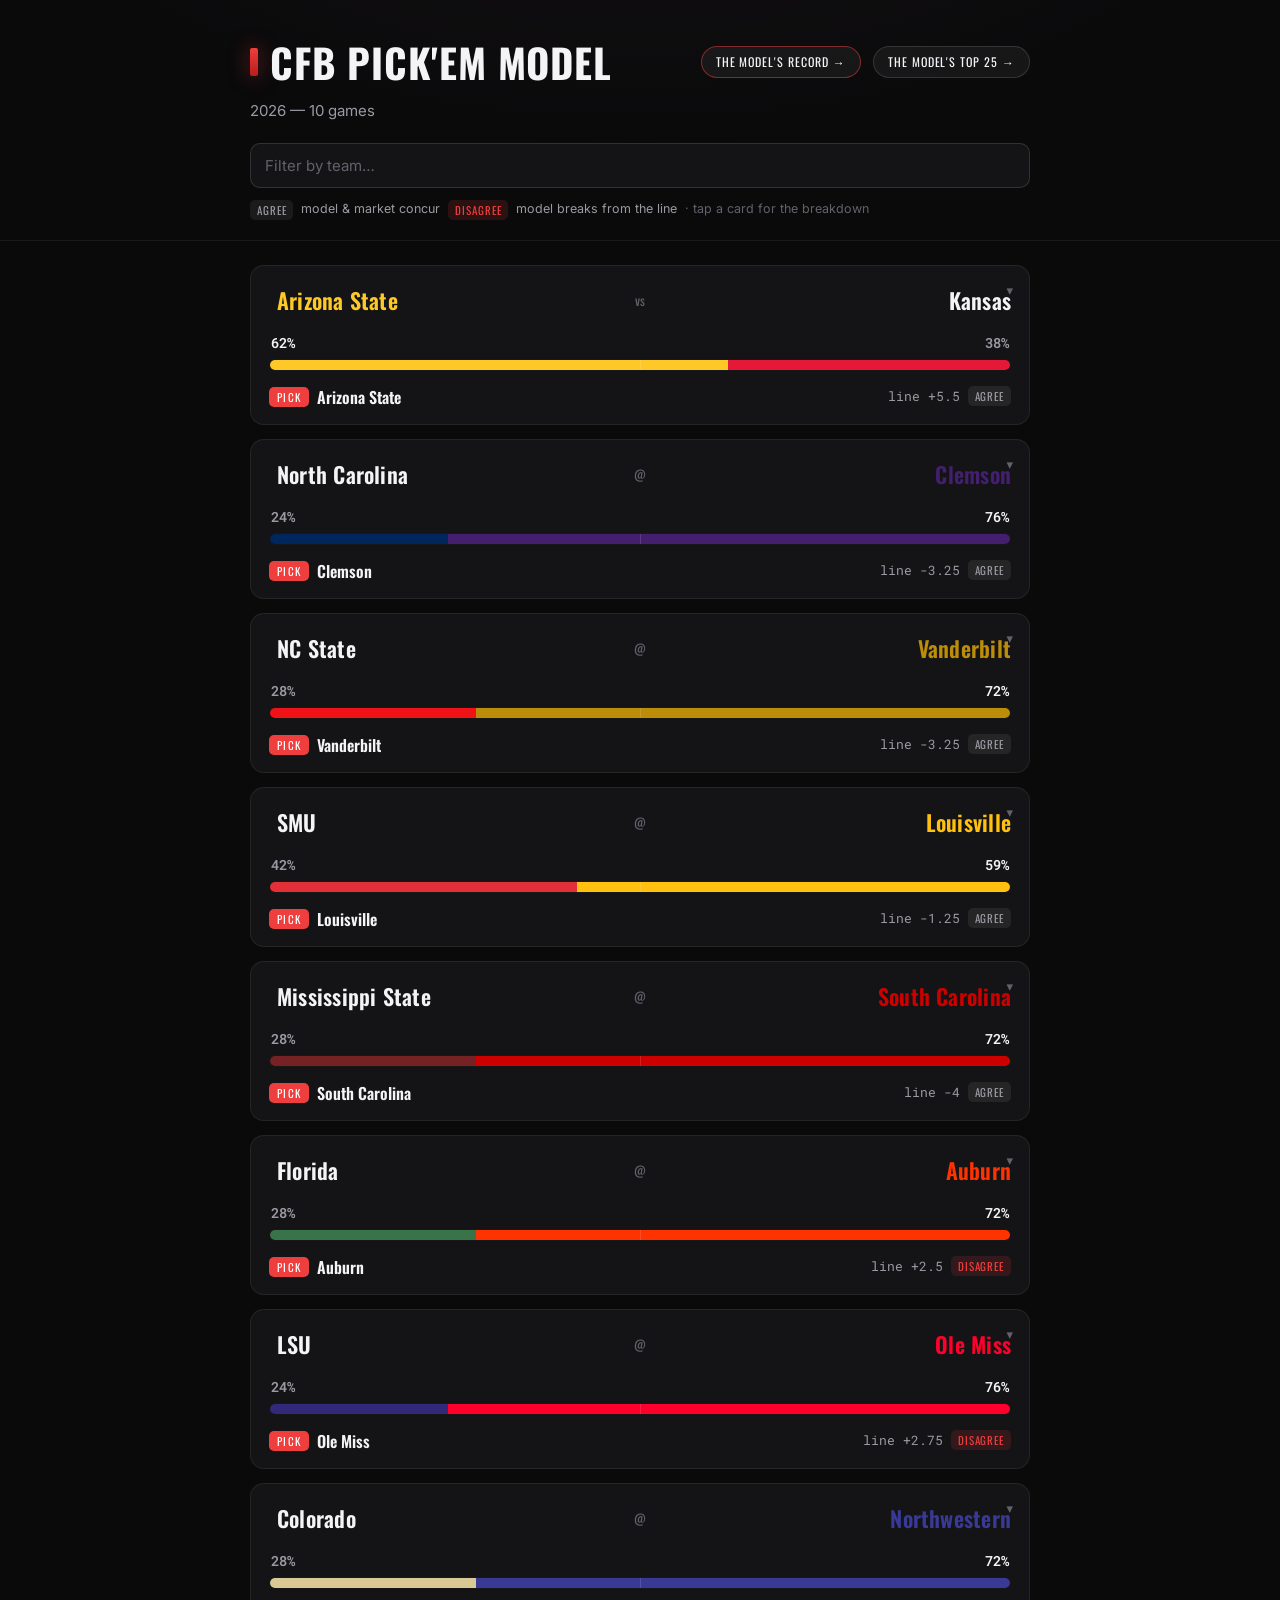
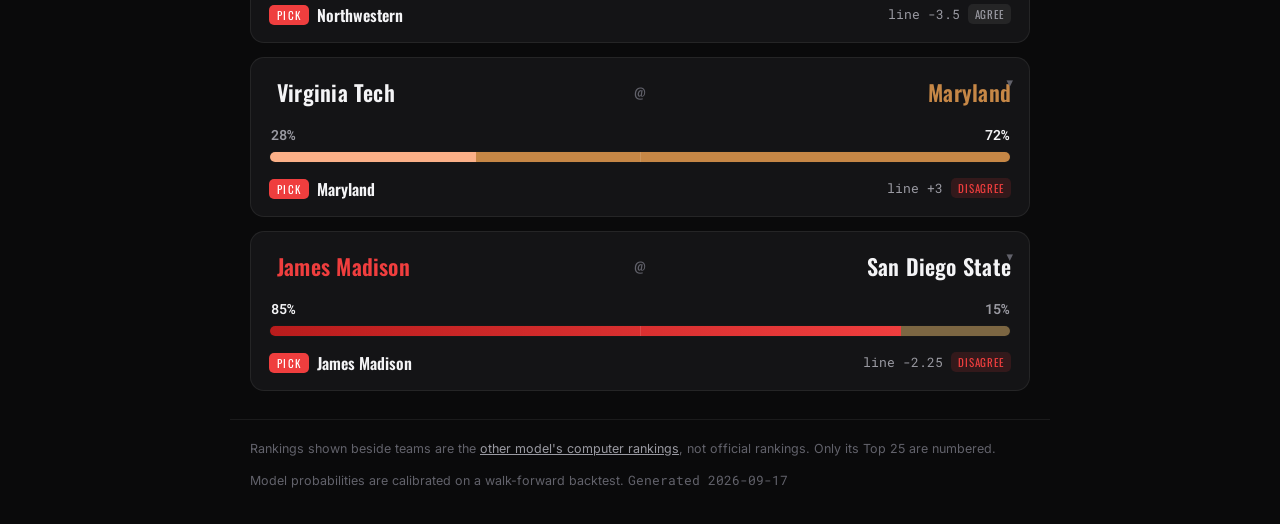
==== docs/index.html @ a42bc9a6 "Add pick record page and favorite comparison" ====
<!DOCTYPE html>
<html lang="en">
<head>
  <meta charset="UTF-8" />
  <meta name="viewport" content="width=device-width, initial-scale=1.0" />
  <title>CFB Pick'em Model</title>
  <link rel="preconnect" href="https://fonts.googleapis.com" />
  <link rel="preconnect" href="https://fonts.gstatic.com" crossorigin />
  <link href="https://fonts.googleapis.com/css2?family=Oswald:wght@500;600;700&family=Inter:wght@400;500;600&family=Roboto+Mono:wght@500;600&display=swap" rel="stylesheet" />
  <link rel="stylesheet" href="styles.css" />
</head>
<body>
  <header class="masthead">
    <div class="masthead-inner">
      <div class="brand">
        <span class="brand-mark" aria-hidden="true"></span>
        <h1>CFB Pick'em Model</h1>
        <a href="record.html" class="top-25-bubble record-bubble">The Model's Record &rarr;</a>
        <a href="https://dstaggs-15.github.io/cfbranking/" class="top-25-bubble">The Model's Top 25 &rarr;</a>
      </div>
      <p class="dek" id="dek">Loading this week's board…</p>
      <div class="controls">
        <input id="filter" type="search" placeholder="Filter by team…" autocomplete="off" />
        <span class="legend">
          <span class="legend-chip agree">AGREE</span> model &amp; market concur
          <span class="legend-chip disagree">DISAGREE</span> model breaks from the line
          <span class="hint">· tap a card for the breakdown</span>
        </span>
      </div>
    </div>
  </header>
  <main id="board" class="board" aria-live="polite"></main>
  <footer class="footer">
    <p class="ranking-note">Rankings shown beside teams are the <a href="https://dstaggs-15.github.io/cfbranking/">other model's computer rankings</a>, not official rankings. Only its Top 25 are numbered.</p>
    <p>Model probabilities are calibrated on a walk-forward backtest.
       <span class="mono" id="stamp"></span></p>
  </footer>
  <template id="card-tpl">
    <article class="game">
      <button class="game-head" aria-expanded="false">
        <div class="teams">
          <div class="team team--away"><span class="rank"></span><span class="name"></span></div>
          <span class="at">@</span>
          <div class="team team--home"><span class="rank"></span><span class="name"></span></div>
        </div>
        <div class="pcts"><span class="pct pct--away mono"></span><span class="pct pct--home mono"></span></div>
        <div class="meter" role="img"><div class="meter-fill meter--away"></div><div class="meter-fill meter--home"></div></div>
        <div class="verdict">
          <div class="pick"><span class="pick-label">PICK</span> <span class="pick-team"></span></div>
          <div class="market mono"></div>
        </div>
        <span class="chevron" aria-hidden="true">▾</span>
      </button>
      <div class="drawer" hidden>
        <div class="why">
          <span class="section-label">Why this pick</span>
          <ul class="why-list"></ul>
        </div>
        <div class="statgrid">
          <div class="statcol statcol--away">
            <span class="statcol-team"></span>
            <ul class="stat-list"></ul>
          </div>
          <div class="statcol statcol--home">
            <span class="statcol-team"></span>
            <ul class="stat-list"></ul>
          </div>
        </div>
        <div class="news" hidden>
          <span class="section-label">Around the matchup</span>
          <ul class="news-list"></ul>
        </div>
        <div class="ai">
          <span class="ai-label">AI take</span><span class="ai-body">coming soon</span>
        </div>
      </div>
    </article>
  </template>
  <script src="app.js"></script>
</body>
</html>
---- docs/styles.css ----
:root {
  --bg: #0a0a0b;
  --bg-top: #141013;
  --card: #141416;
  --card-2: #1a1a1d;
  --line: rgba(255,255,255,0.07);
  --line-strong: rgba(255,255,255,0.13);
  --text: #f4f4f6;
  --muted: #9a9aa2;
  --muted-dim: #62626b;
  --red: #ef3e3e;
  --red-deep: #b91c1c;
  --red-soft: rgba(239,62,62,0.14);
  --dim: #34343b;
  --radius: 14px;
}
* { box-sizing: border-box; }
body {
  margin: 0;
  background: radial-gradient(1100px 520px at 50% -8%, var(--bg-top), transparent 60%), var(--bg);
  color: var(--text); font-family: "Inter", system-ui, sans-serif; line-height: 1.5; min-height: 100vh;
}
.masthead { border-bottom: 1px solid var(--line); }
.masthead-inner { max-width: 820px; margin: 0 auto; padding: 32px 20px 20px; }
.brand { display: flex; align-items: center; gap: 12px; flex-wrap: wrap; }
.brand-mark { width: 8px; height: 28px; border-radius: 2px; background: linear-gradient(180deg, var(--red), var(--red-deep)); box-shadow: 0 0 20px rgba(239,62,62,0.5); }
h1 { font-family: "Oswald", sans-serif; font-weight: 700; letter-spacing: 0.02em; text-transform: uppercase; font-size: clamp(26px, 5vw, 40px); margin: 0; }
.top-25-bubble {
  margin-left: auto; text-decoration: none; font-family: "Oswald", sans-serif; font-size: 12px;
  letter-spacing: 0.08em; text-transform: uppercase; color: var(--text); background: rgba(255,255,255,0.05);
  border: 1px solid var(--line-strong); padding: 6px 14px; border-radius: 999px; transition: all 0.2s ease; white-space: nowrap;
}
.top-25-bubble:hover { background: var(--red-soft); border-color: var(--red); color: var(--red); }
.record-bubble { margin-left: auto; border-color: rgba(239,62,62,.5); }
.record-bubble + .top-25-bubble { margin-left: 0; }
.dek { color: var(--muted); margin: 8px 0 20px; font-size: 15px; }
.controls { display: flex; flex-direction: column; gap: 12px; }
#filter { width: 100%; padding: 12px 14px; background: var(--card); border: 1px solid var(--line-strong); border-radius: 10px; color: var(--text); font-size: 15px; font-family: inherit; }
#filter::placeholder { color: var(--muted-dim); }
#filter:focus { outline: 2px solid var(--red); outline-offset: 1px; border-color: transparent; }
.legend { display: flex; flex-wrap: wrap; align-items: center; gap: 8px; color: var(--muted); font-size: 12.5px; }
.legend-chip { font-family: "Oswald", sans-serif; font-size: 11px; letter-spacing: 0.08em; padding: 2px 7px; border-radius: 5px; text-transform: uppercase; }
.agree { color: var(--muted); background: rgba(255,255,255,0.07); }
.disagree { color: var(--red); background: var(--red-soft); }
.hint { color: var(--muted-dim); }
.board { max-width: 820px; margin: 0 auto; padding: 24px 20px 8px; display: grid; gap: 14px; }
.game { background: var(--card); border: 1px solid var(--line); border-radius: var(--radius); overflow: hidden; transition: border-color 0.15s ease; }
.game:hover { border-color: var(--line-strong); }
.game-head { display: block; width: 100%; text-align: left; cursor: pointer; background: none; border: 0; color: inherit; font: inherit; padding: 18px 18px 15px; position: relative; }
.game-head:focus-visible { outline: 2px solid var(--red); outline-offset: -2px; border-radius: var(--radius); }
.chevron { position: absolute; top: 15px; right: 16px; color: var(--muted-dim); font-size: 13px; transition: transform 0.2s ease; }
.game-head[aria-expanded="true"] .chevron { transform: rotate(180deg); }
.teams { display: grid; grid-template-columns: 1fr auto 1fr; align-items: center; gap: 10px; }
.team { display: flex; align-items: baseline; gap: 8px; min-width: 0; }
.team--home { justify-content: flex-end; text-align: right; }
.name { font-family: "Oswald", sans-serif; font-weight: 600; font-size: clamp(17px, 3.4vw, 22px); letter-spacing: 0.01em; white-space: nowrap; overflow: hidden; text-overflow: ellipsis; color: var(--text); transition: color 0.15s ease; }
.name--pick { color: var(--red); }
.rank { color: var(--muted-dim); font-size: 13px; font-weight: 600; font-family: "Roboto Mono", monospace; }
.at { color: var(--muted-dim); font-size: 13px; font-family: "Oswald", sans-serif; }
.pcts { display: flex; justify-content: space-between; margin: 15px 2px 6px; }
.pct { font-size: 14px; font-weight: 600; color: var(--muted); }
.pct.lead { color: var(--text); }
.meter { position: relative; display: flex; height: 12px; border-radius: 7px; overflow: hidden; background: #050506; border: 1px solid var(--line); }
.meter-fill { height: 100%; transition: width 0.5s cubic-bezier(0.4,0,0.2,1), background 0.15s ease; }
.is-pick { background: linear-gradient(90deg, var(--red-deep), var(--red)); }
.is-dim { background: var(--dim); }
.meter::after { content: ""; position: absolute; left: 50%; top: -3px; bottom: -3px; width: 1px; background: var(--line-strong); }
.verdict { display: flex; align-items: center; justify-content: space-between; margin-top: 14px; gap: 10px; }
.pick { display: flex; align-items: center; gap: 8px; min-width: 0; }
.pick-label { font-family: "Oswald", sans-serif; font-size: 11px; letter-spacing: 0.12em; color: #fff; background: var(--red); padding: 2px 8px; border-radius: 5px; }
.pick-team { font-family: "Oswald", sans-serif; font-weight: 600; font-size: 16px; white-space: nowrap; overflow: hidden; text-overflow: ellipsis; }
.market { color: var(--muted); font-size: 13px; white-space: nowrap; font-family: "Roboto Mono", monospace; }
.market .tag { font-family: "Oswald", sans-serif; font-size: 11px; letter-spacing: 0.08em; padding: 2px 7px; border-radius: 5px; margin-left: 8px; text-transform: uppercase; }
.market .tag.agree { color: var(--muted); background: rgba(255,255,255,0.07); }
.market .tag.disagree { color: var(--red); background: var(--red-soft); }
.drawer { padding: 2px 18px 18px; border-top: 1px solid var(--line); animation: drop 0.18s ease; }
@keyframes drop { from { opacity: 0; transform: translateY(-4px);} to { opacity: 1; transform: none; } }
.section-label { font-family: "Oswald", sans-serif; font-size: 11px; letter-spacing: 0.1em; color: var(--muted-dim); text-transform: uppercase; display: block; margin: 16px 0 9px; }
.why-list { margin: 0; padding: 0; list-style: none; display: grid; gap: 7px; }
.why-list li { color: var(--text); font-size: 14px; padding-left: 16px; position: relative; }
.why-list li::before { content: ""; position: absolute; left: 0; top: 8px; width: 6px; height: 6px; border-radius: 50%; background: var(--red); }
.statgrid { display: grid; grid-template-columns: 1fr 1fr; gap: 18px; margin-top: 6px; }
.statcol-team { font-family: "Oswald", sans-serif; font-weight: 600; font-size: 15px; display: block; margin-bottom: 10px; color: var(--text); }
.statcol--home { text-align: right; }
.stat-list { margin: 0; padding: 0; list-style: none; display: grid; gap: 8px; }
.stat-list li { display: flex; justify-content: space-between; align-items: baseline; gap: 10px; font-size: 13px; border-bottom: 1px solid var(--line); padding-bottom: 7px; }
.statcol--home .stat-list li { flex-direction: row-reverse; }
.stat-label { color: var(--muted); }
.stat-figure { display: inline-flex; align-items: baseline; gap: 8px; white-space: nowrap; }
.stat-val { font-family: "Roboto Mono", monospace; color: var(--text); }
.stat-rank { font-family: "Roboto Mono", monospace; font-size: 11px; color: var(--red); }
.news-list { margin: 0; padding: 0; list-style: none; display: grid; gap: 9px; }
.news-list li a { color: #f0908f; text-decoration: none; font-size: 13.5px; }
.news-list li a:hover { text-decoration: underline; color: var(--red); }
.news-src { color: var(--muted-dim); font-size: 12px; margin-left: 4px; }
.ai { margin-top: 16px; padding-top: 13px; border-top: 1px dashed var(--line); display: flex; gap: 10px; align-items: baseline; font-size: 13.5px; }
.ai-label { font-family: "Oswald", sans-serif; font-size: 11px; letter-spacing: 0.1em; color: var(--muted-dim); text-transform: uppercase; flex-shrink: 0; }
.ai-body { color: var(--muted); }
.notfound .meter { background: #0d0d0e; }
.empty, .error { text-align: center; color: var(--muted); padding: 60px 20px; font-size: 15px; }
.error { color: var(--red); }
.footer { max-width: 820px; margin: 20px auto 0; padding: 20px; color: var(--muted-dim); font-size: 12.5px; border-top: 1px solid var(--line); }
.footer a { color: var(--muted); }
.ranking-note, .record { margin: 0 0 10px; }
.record { color: var(--muted); }
.record strong { color: var(--text); font-weight: 600; }
.record small { display: block; margin-top: 3px; color: var(--muted-dim); }
.mono { font-family: "Roboto Mono", monospace; }
@media (max-width: 480px) {
  .statgrid { grid-template-columns: 1fr; gap: 4px; }
  .statcol--home { text-align: left; }
  .statcol--home .stat-list li { flex-direction: row; }
}
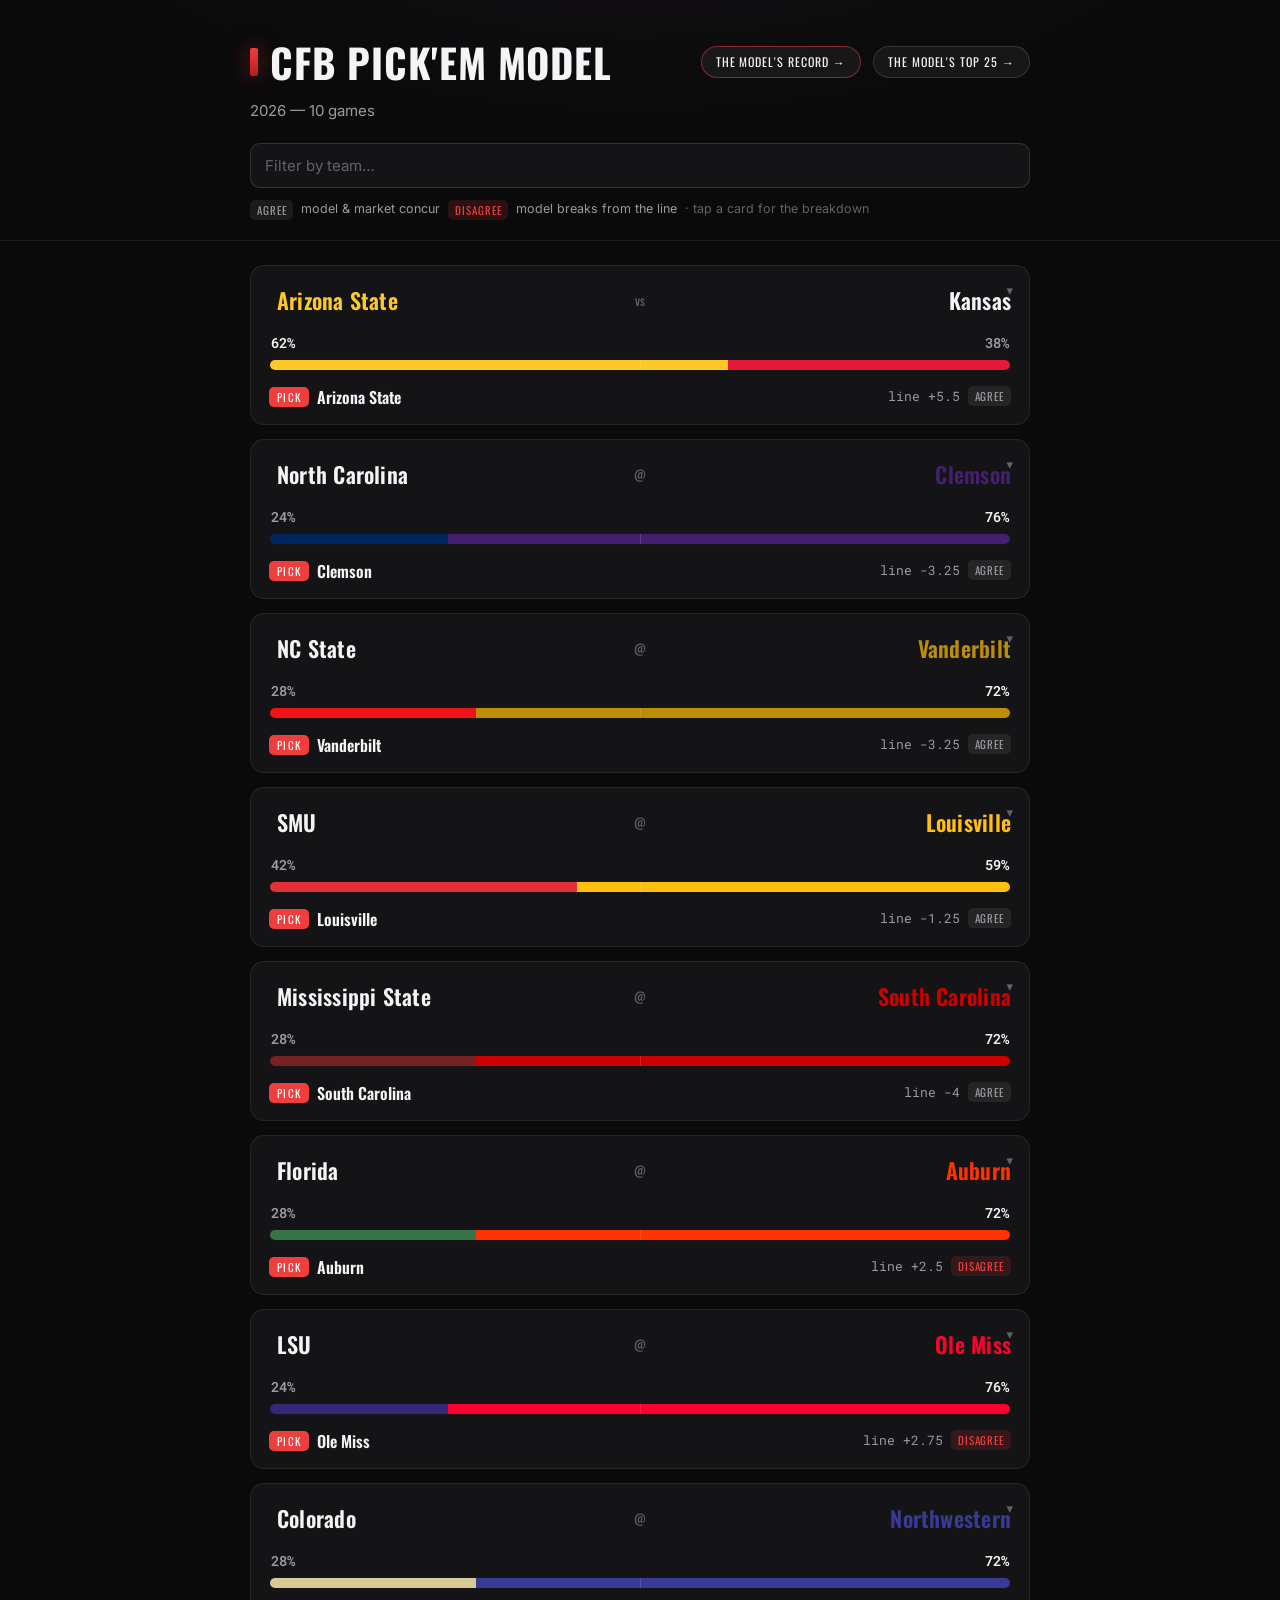
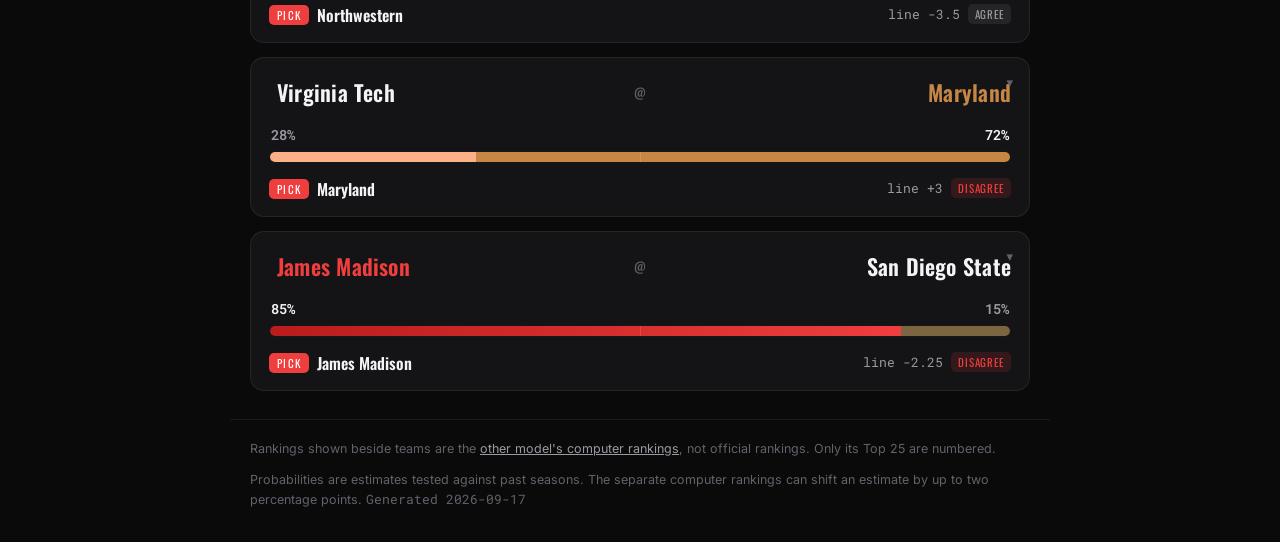
==== commit 326a3119: "Clarify prediction signal in docs/index.html" ====
--- a/docs/index.html
+++ b/docs/index.html
@@ -32,7 +32,7 @@
   <main id="board" class="board" aria-live="polite"></main>
   <footer class="footer">
     <p class="ranking-note">Rankings shown beside teams are the <a href="https://dstaggs-15.github.io/cfbranking/">other model's computer rankings</a>, not official rankings. Only its Top 25 are numbered.</p>
-    <p>Model probabilities are calibrated on a walk-forward backtest.
+    <p>Probabilities are estimates tested against past seasons. The separate computer rankings can shift an estimate by up to two percentage points.
        <span class="mono" id="stamp"></span></p>
   </footer>
   <template id="card-tpl">
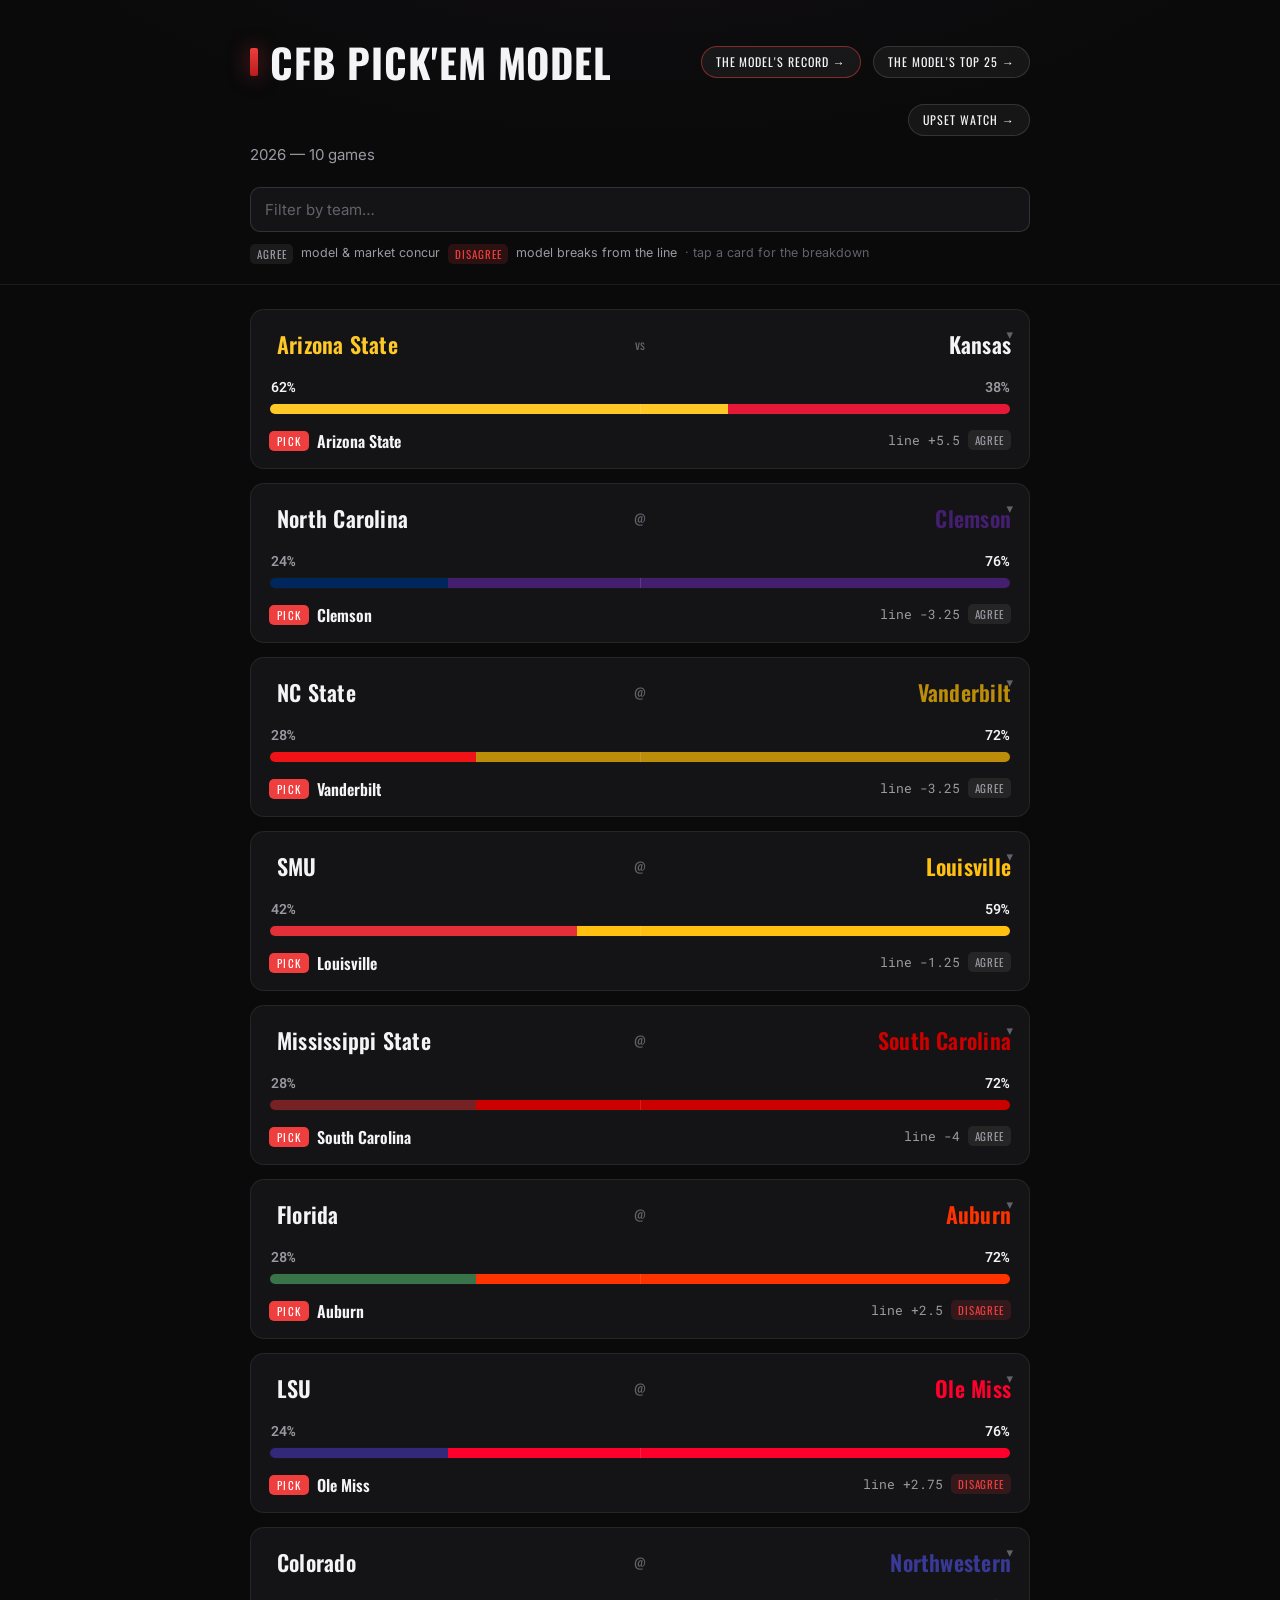
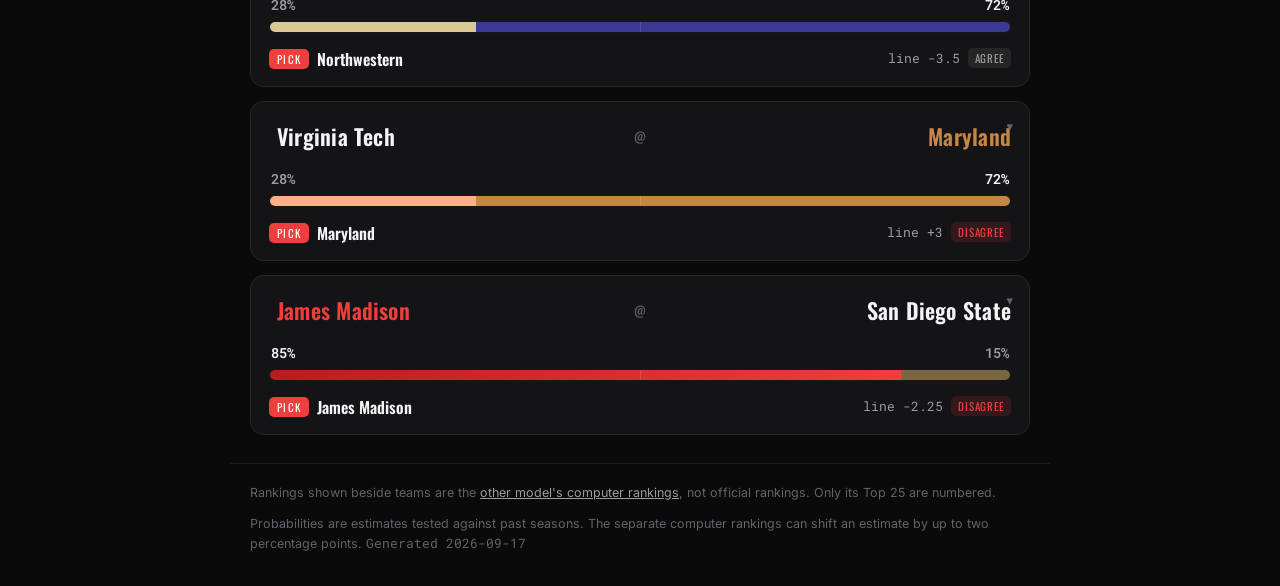
==== commit 81fd02f0: "Add upset analysis: docs/index.html" ====
--- a/docs/index.html
+++ b/docs/index.html
@@ -17,6 +17,7 @@
         <h1>CFB Pick'em Model</h1>
         <a href="record.html" class="top-25-bubble record-bubble">The Model's Record &rarr;</a>
         <a href="https://dstaggs-15.github.io/cfbranking/" class="top-25-bubble">The Model's Top 25 &rarr;</a>
+        <a href="upsets.html" class="top-25-bubble upset-bubble">Upset Watch &rarr;</a>
       </div>
       <p class="dek" id="dek">Loading this week's board…</p>
       <div class="controls">
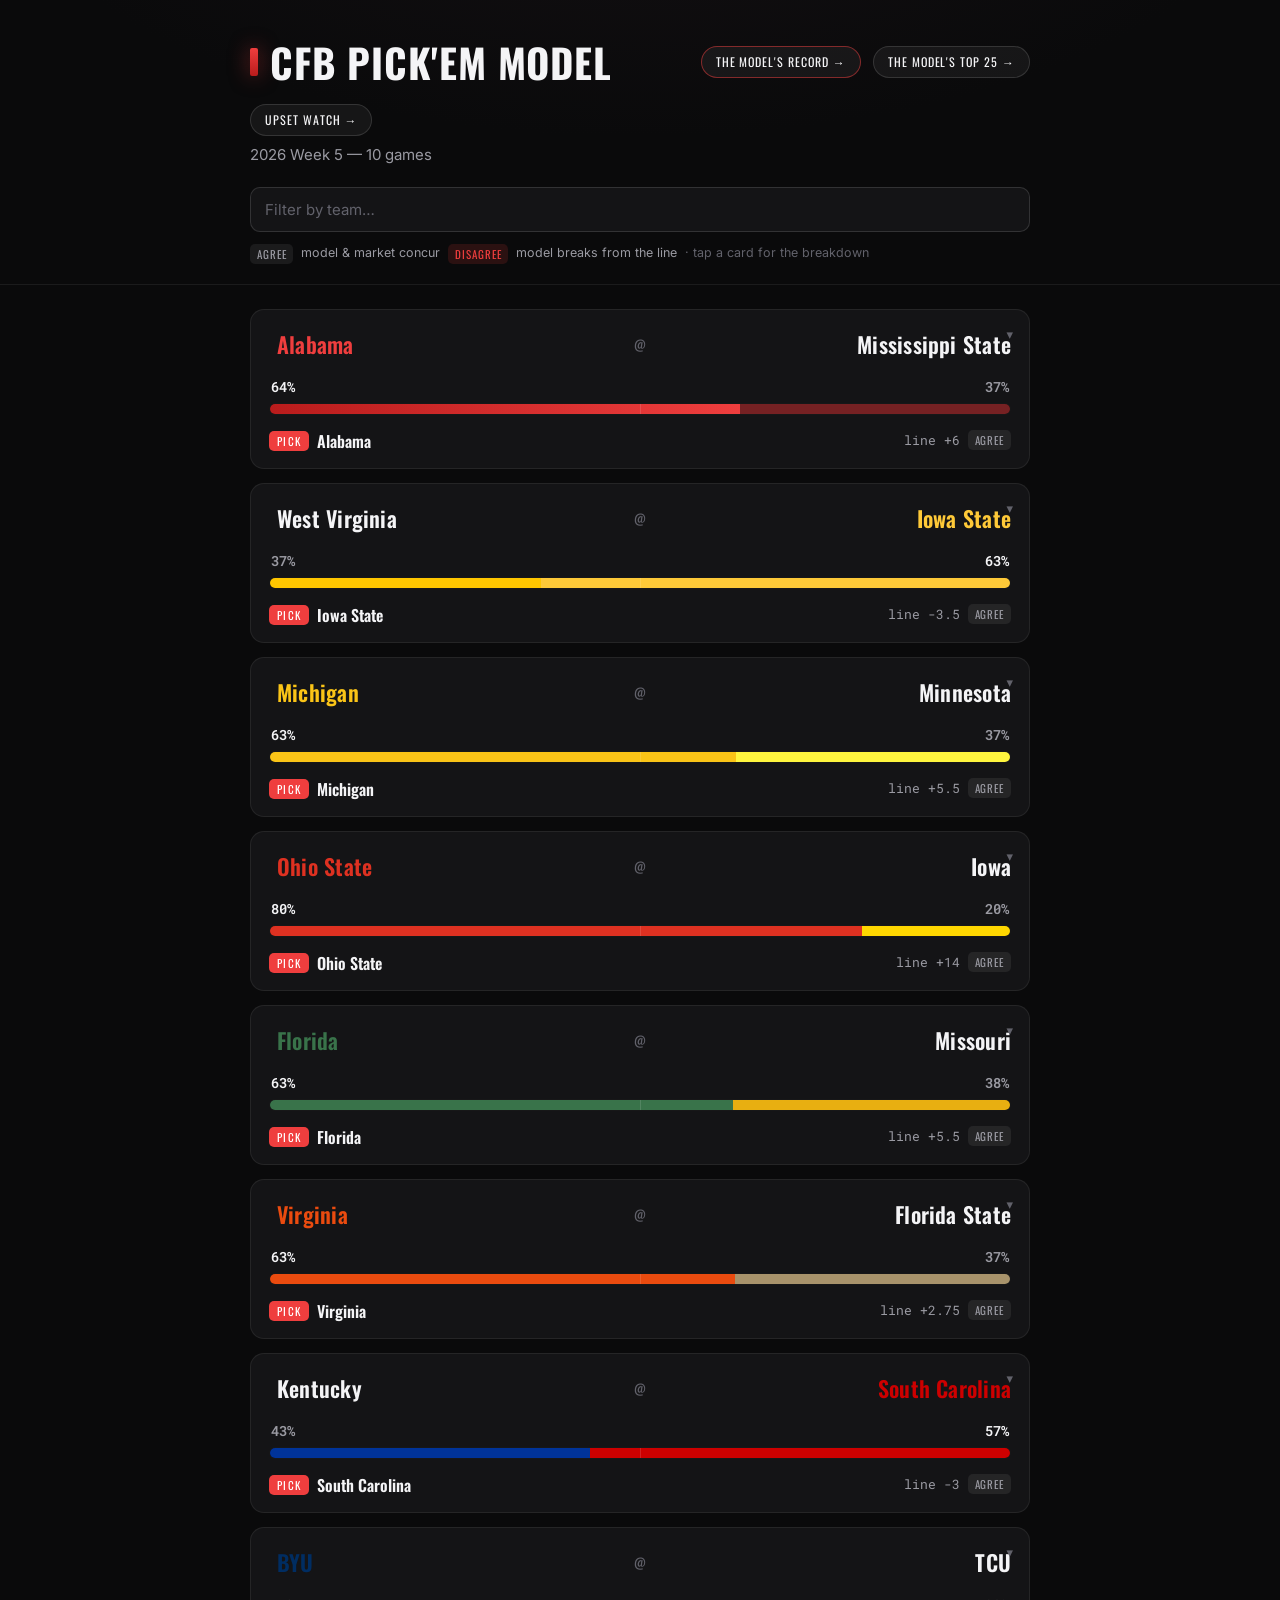
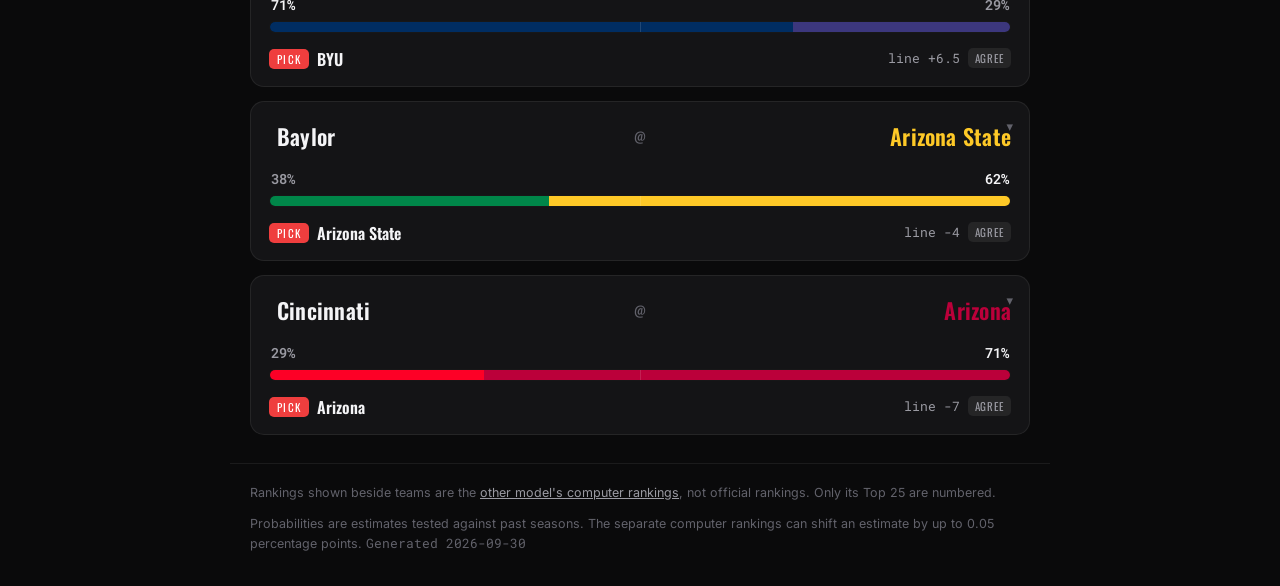
==== commit c839c1ee: "Document tested model and corrected ranking adjustment on the live board" ====
--- a/docs/index.html
+++ b/docs/index.html
@@ -33,7 +33,7 @@
   <main id="board" class="board" aria-live="polite"></main>
   <footer class="footer">
     <p class="ranking-note">Rankings shown beside teams are the <a href="https://dstaggs-15.github.io/cfbranking/">other model's computer rankings</a>, not official rankings. Only its Top 25 are numbered.</p>
-    <p>Probabilities are estimates tested against past seasons. The separate computer rankings can shift an estimate by up to two percentage points.
+    <p>Probabilities are estimates tested against past seasons. The separate computer rankings can shift an estimate by up to 0.05 percentage points.
        <span class="mono" id="stamp"></span></p>
   </footer>
   <template id="card-tpl">
--- a/docs/styles.css
+++ b/docs/styles.css
@@ -33,6 +33,7 @@
 .top-25-bubble:hover { background: var(--red-soft); border-color: var(--red); color: var(--red); }
 .record-bubble { margin-left: auto; border-color: rgba(239,62,62,.5); }
 .record-bubble + .top-25-bubble { margin-left: 0; }
+.upset-bubble { margin-left: 0; }
 .dek { color: var(--muted); margin: 8px 0 20px; font-size: 15px; }
 .controls { display: flex; flex-direction: column; gap: 12px; }
 #filter { width: 100%; padding: 12px 14px; background: var(--card); border: 1px solid var(--line-strong); border-radius: 10px; color: var(--text); font-size: 15px; font-family: inherit; }
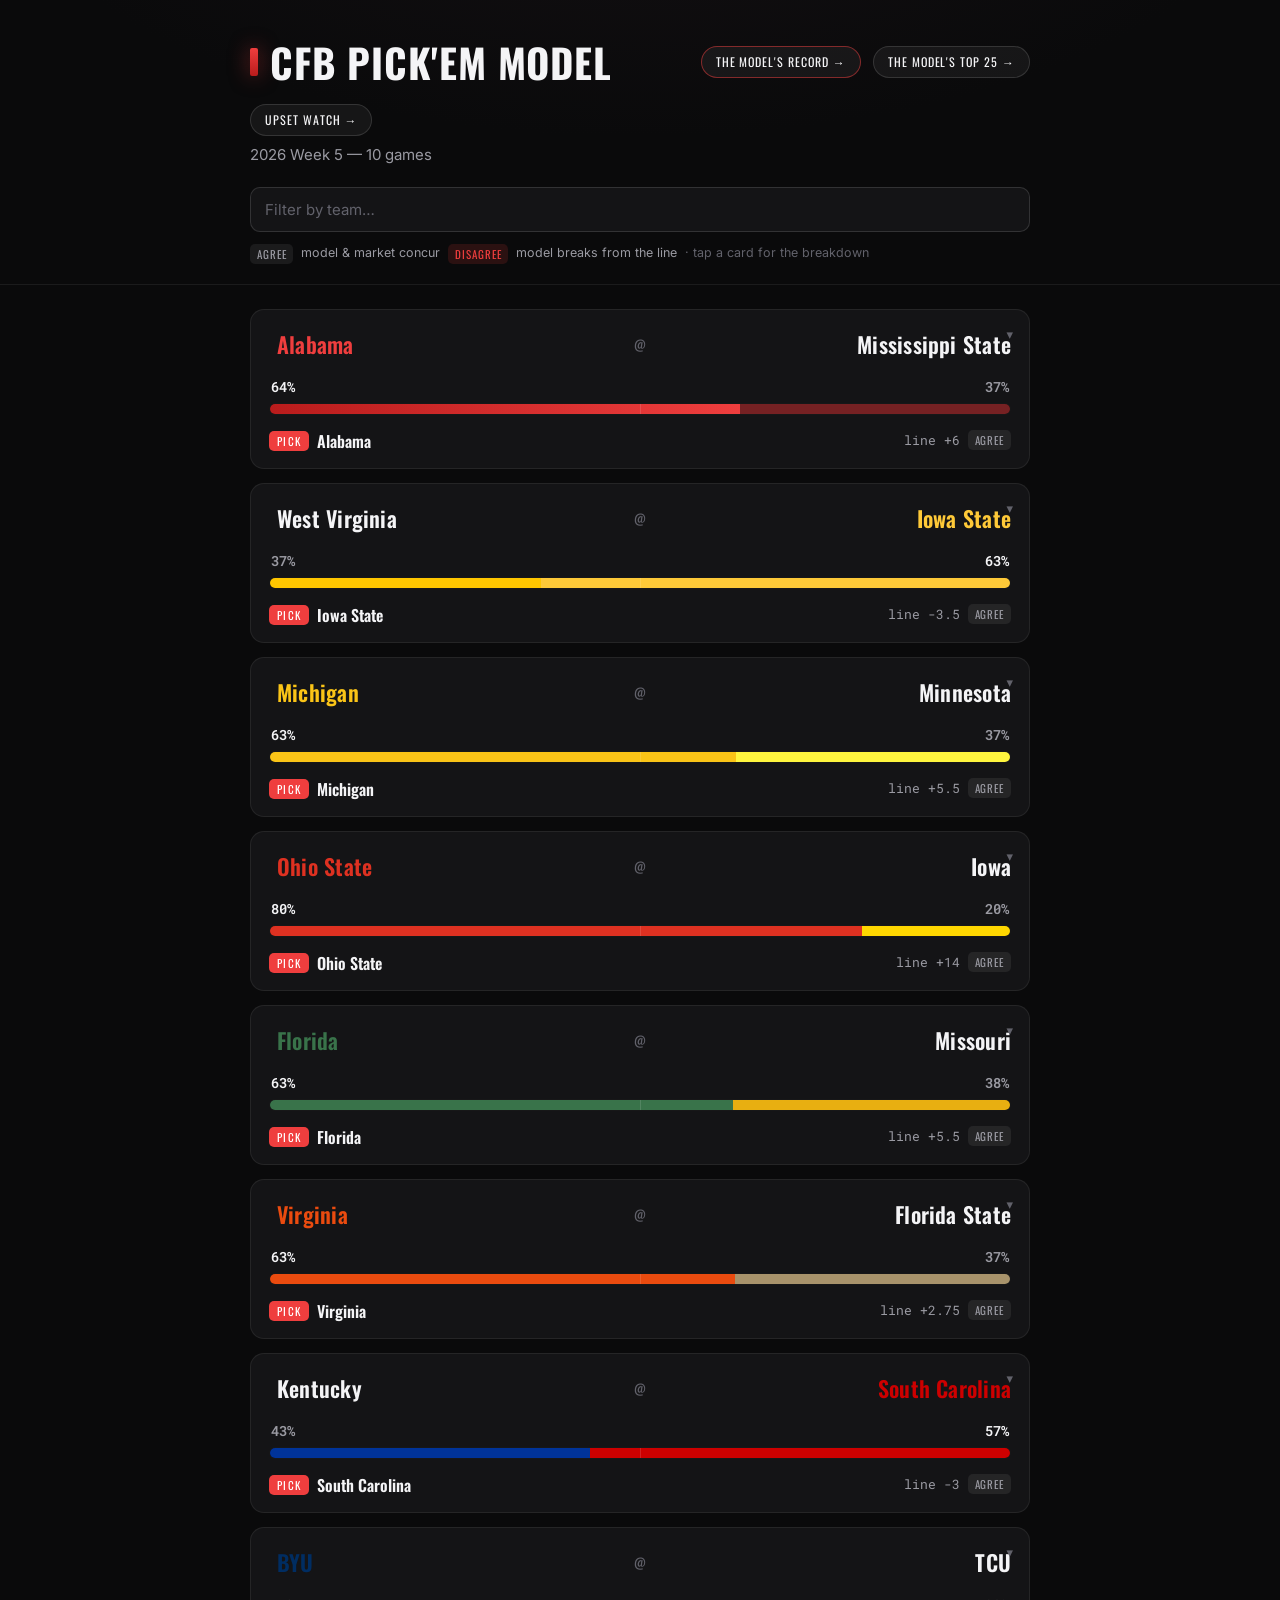
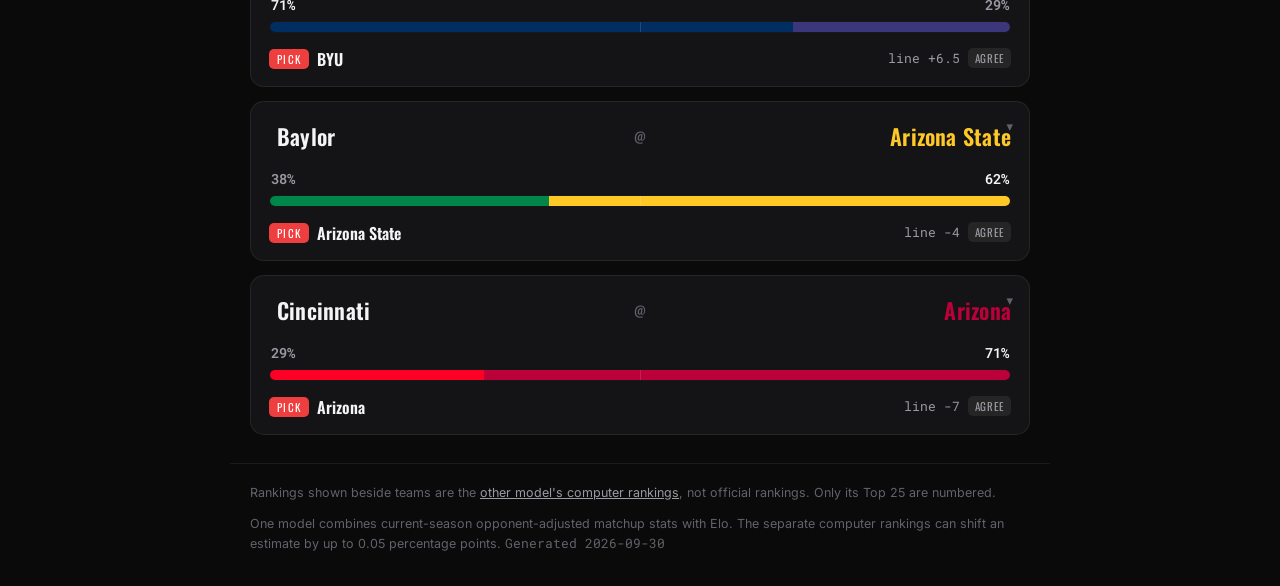
==== commit 1bcc0b30: "Deploy one joint model combining current-season matchup statistics and Elo" ====
--- a/docs/index.html
+++ b/docs/index.html
@@ -33,7 +33,7 @@
   <main id="board" class="board" aria-live="polite"></main>
   <footer class="footer">
     <p class="ranking-note">Rankings shown beside teams are the <a href="https://dstaggs-15.github.io/cfbranking/">other model's computer rankings</a>, not official rankings. Only its Top 25 are numbered.</p>
-    <p>Probabilities are estimates tested against past seasons. The separate computer rankings can shift an estimate by up to 0.05 percentage points.
+    <p>One model combines current-season opponent-adjusted matchup stats with Elo. The separate computer rankings can shift an estimate by up to 0.05 percentage points.
        <span class="mono" id="stamp"></span></p>
   </footer>
   <template id="card-tpl">
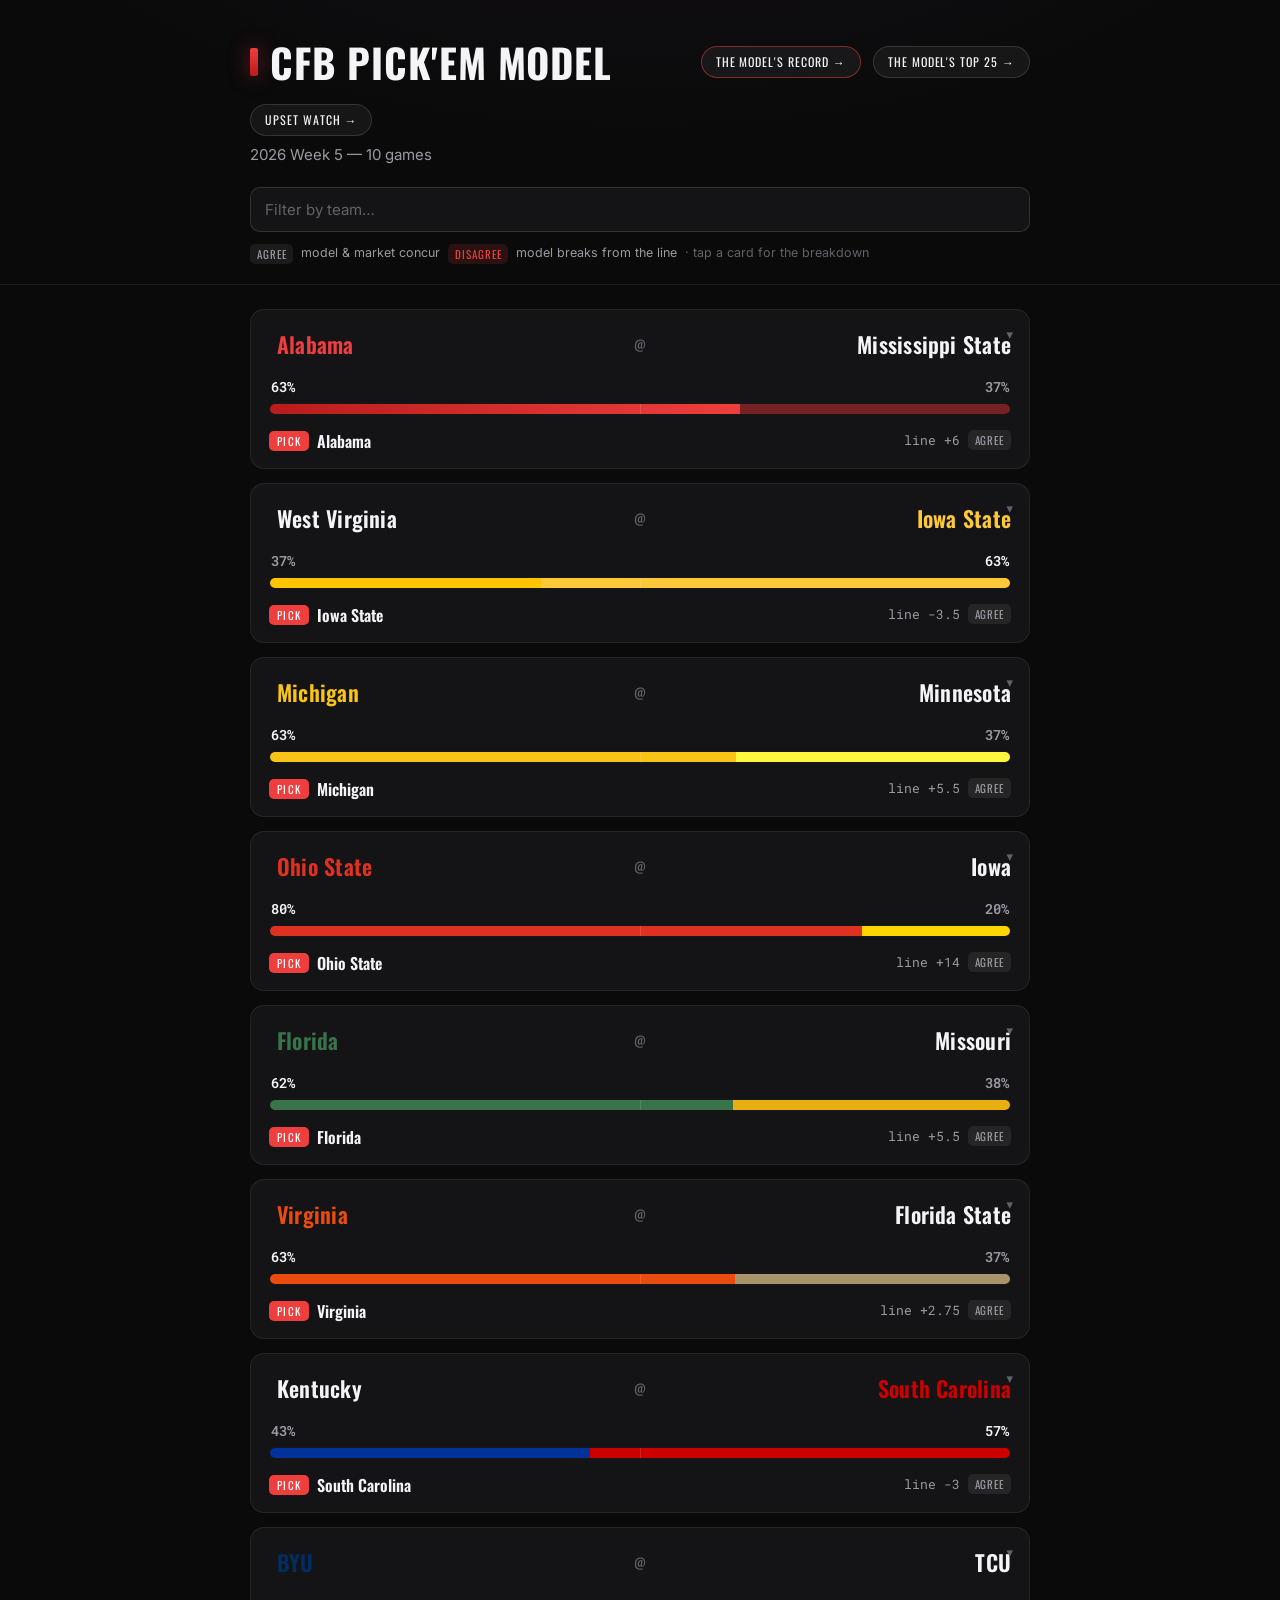
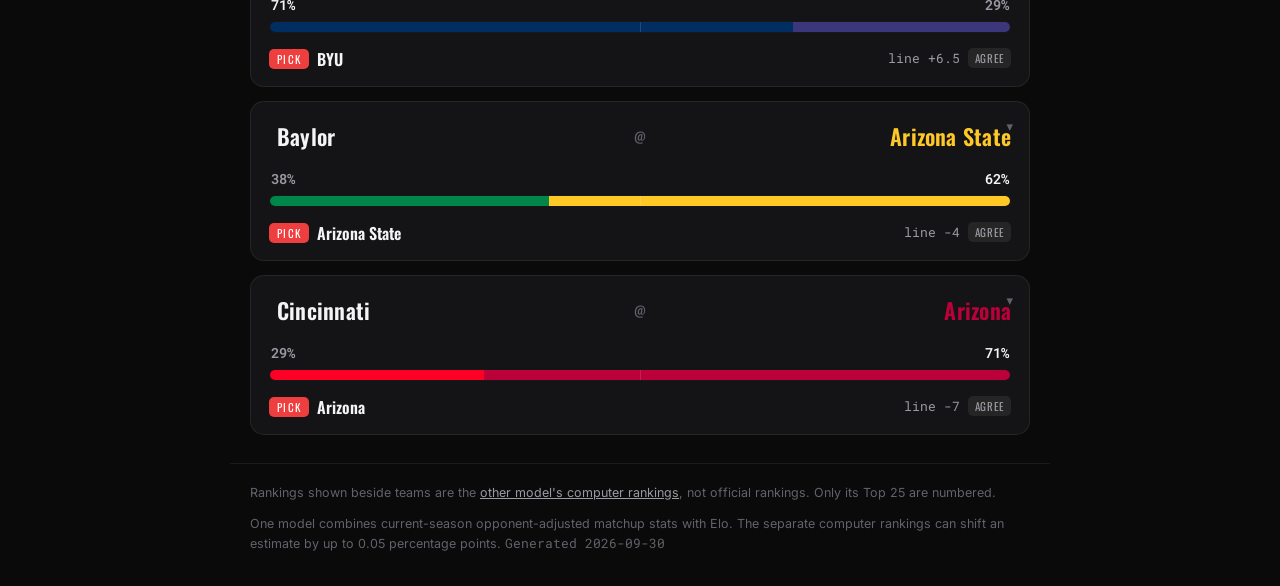
==== commit b634db1c: "Show per-game contribution donut charts inside expanded matchup cards" ====
--- a/docs/index.html
+++ b/docs/index.html
@@ -53,6 +53,14 @@
         <span class="chevron" aria-hidden="true">▾</span>
       </button>
       <div class="drawer" hidden>
+        <section class="contribution-panel" aria-label="Factors behind this pick" hidden>
+          <span class="section-label">What goes into this pick</span>
+          <div class="contribution-layout">
+            <div class="contribution-donut" role="img"></div>
+            <ul class="contribution-legend"></ul>
+          </div>
+          <p class="contribution-note">Slices show the sizes of this game's fitted terms, not win probabilities or fixed model weights. Labels show each group's net direction; opposing effects can cancel.</p>
+        </section>
         <div class="why">
           <span class="section-label">Why this pick</span>
           <ul class="why-list"></ul>
--- a/docs/styles.css
+++ b/docs/styles.css
@@ -1,4 +1,8 @@
 :root {
+  --factor-stats: #54b89b;
+  --factor-elo: #efaa4d;
+  --factor-context: #8c91e6;
+  --factor-baseline: #737985;
   --bg: #0a0a0b;
   --bg-top: #141013;
   --card: #141416;
@@ -112,3 +116,15 @@
   .statcol--home { text-align: left; }
   .statcol--home .stat-list li { flex-direction: row; }
 }
+
+.contribution-panel { margin-bottom: 22px; }
+.contribution-panel[hidden] { display: none; }
+.contribution-layout { display: flex; align-items: center; gap: 22px; margin-top: 12px; flex-wrap: wrap; }
+.contribution-donut { width: 136px; height: 136px; border-radius: 50%; flex: 0 0 136px; position: relative; }
+.contribution-donut::after { content: "Factor sizes"; position: absolute; inset: 25px; border-radius: 50%; background: var(--card); display: grid; place-items: center; text-align: center; color: var(--text); font-size: 12px; }
+.contribution-legend { list-style: none; padding: 0; margin: 0; display: grid; gap: 10px; flex: 1 1 240px; }
+.contribution-legend li { display: flex; align-items: flex-start; gap: 9px; font-size: 13px; }
+.contribution-swatch { width: 10px; height: 10px; border-radius: 3px; flex: 0 0 10px; margin-top: 5px; }
+.contribution-legend small { display: block; color: var(--muted); font-size: 12px; }
+.contribution-note { color: var(--muted); font-size: 12px; margin: 12px 0 0; max-width: 620px; }
+@media (max-width: 440px) { .contribution-layout { gap: 16px; } .contribution-donut { margin: 0 auto; } }
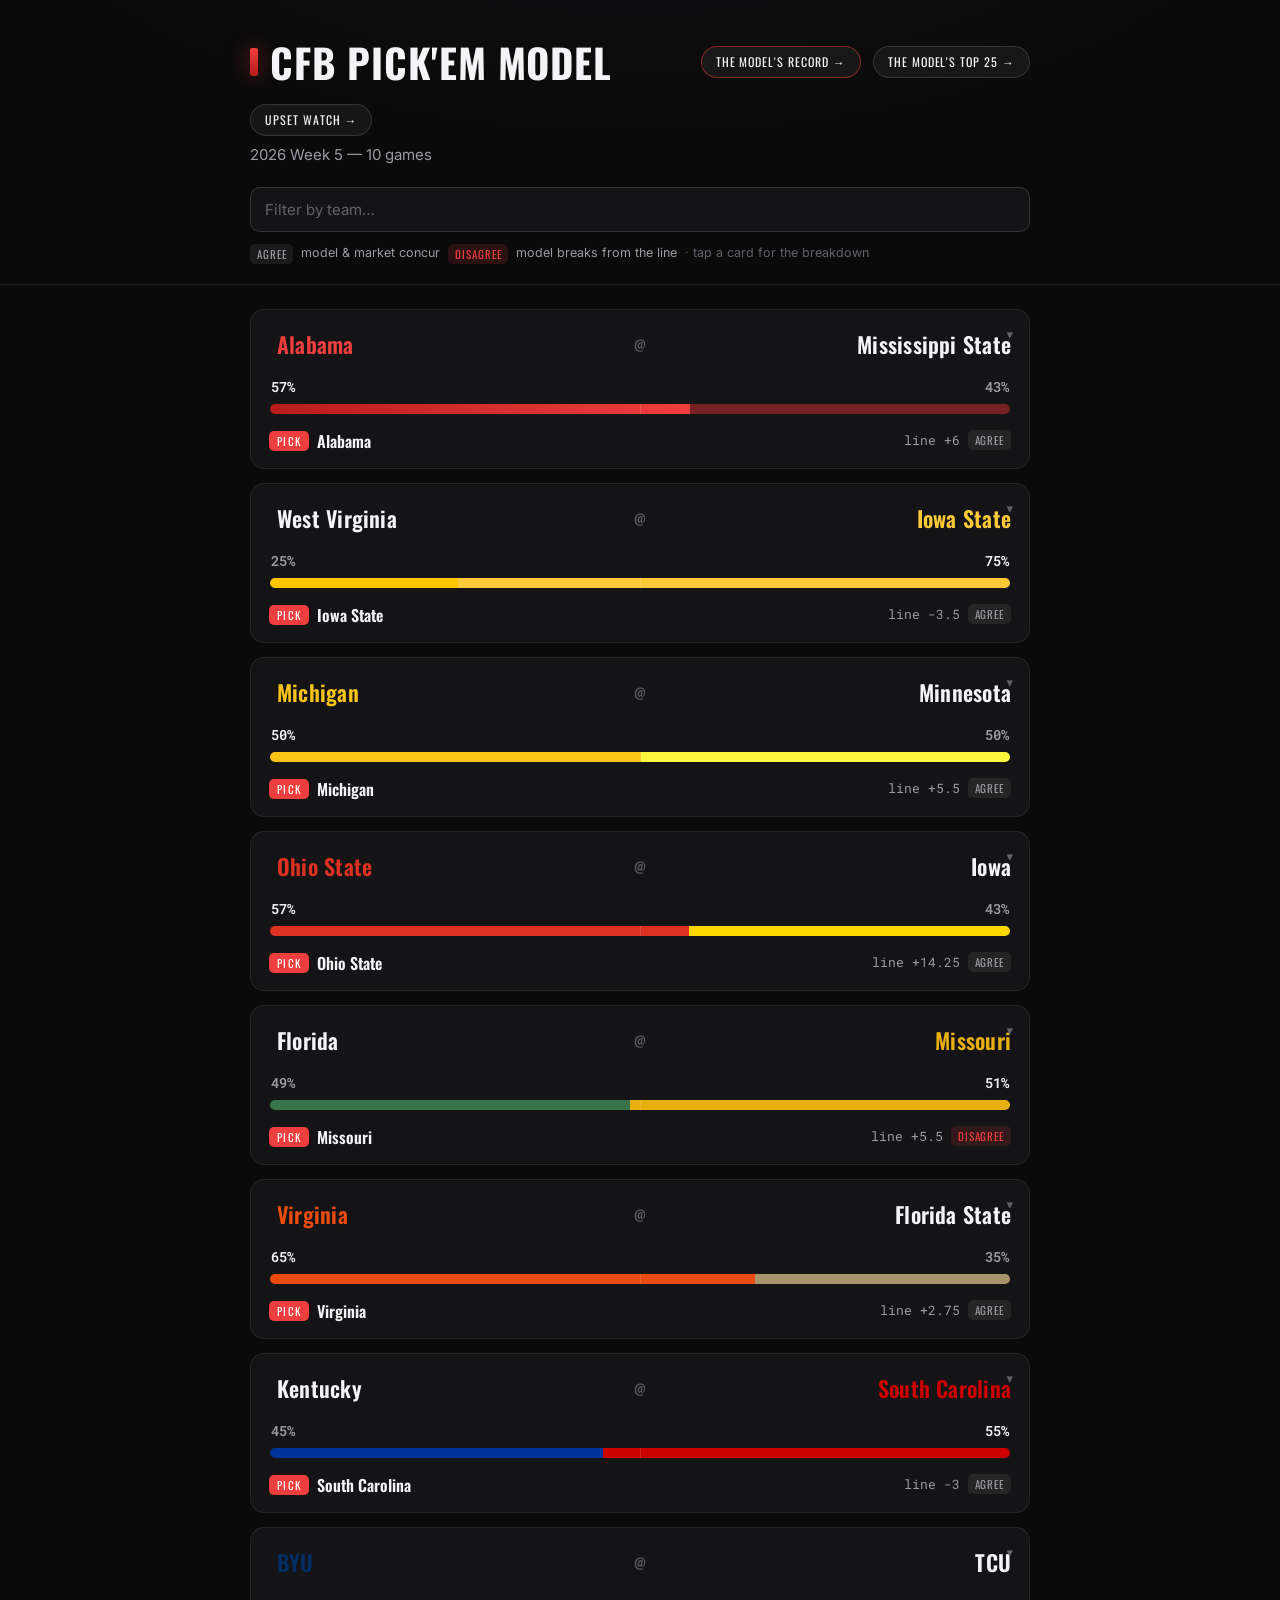
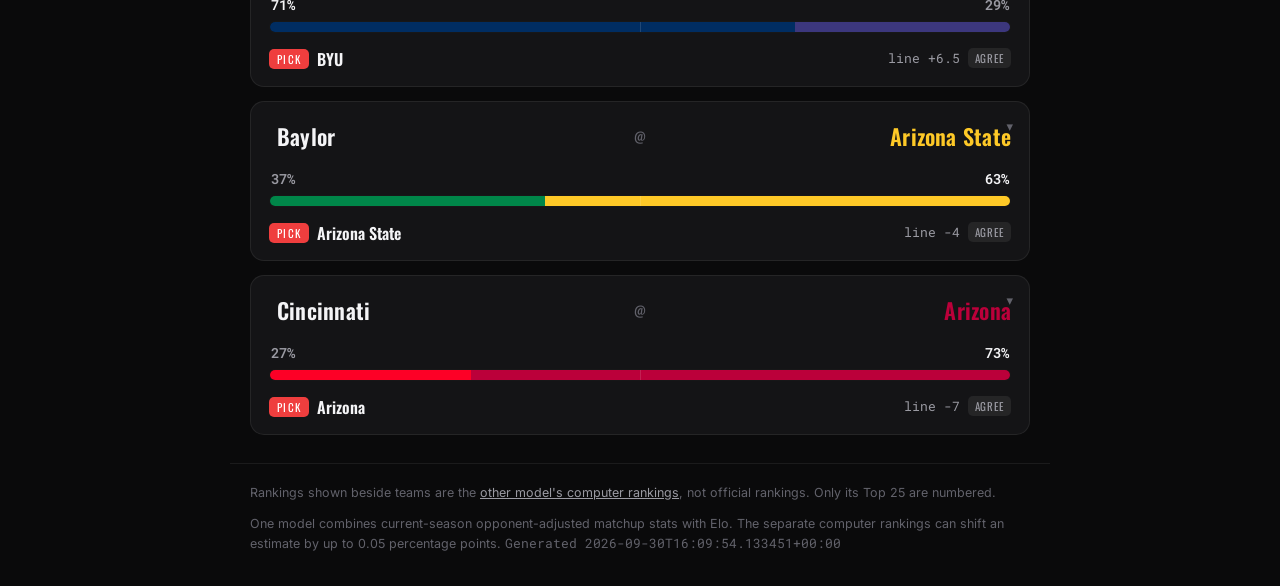
==== commit a7fa9b76: "Refresh cached frontend assets for chart explanations" ====
--- a/docs/index.html
+++ b/docs/index.html
@@ -7,7 +7,7 @@
   <link rel="preconnect" href="https://fonts.googleapis.com" />
   <link rel="preconnect" href="https://fonts.gstatic.com" crossorigin />
   <link href="https://fonts.googleapis.com/css2?family=Oswald:wght@500;600;700&family=Inter:wght@400;500;600&family=Roboto+Mono:wght@500;600&display=swap" rel="stylesheet" />
-  <link rel="stylesheet" href="styles.css" />
+  <link rel="stylesheet" href="styles.css?v=chart-explanations-1" />
 </head>
 <body>
   <header class="masthead">
@@ -59,7 +59,7 @@
             <div class="contribution-donut" role="img"></div>
             <ul class="contribution-legend"></ul>
           </div>
-          <p class="contribution-note">Slices show the sizes of this game's fitted terms, not win probabilities or fixed model weights. Labels show each group's net direction; opposing effects can cancel.</p>
+          <p class="contribution-note">Terms are measured relative to training averages. Slices show their sizes for this game, not win probabilities or fixed model weights. Labels show each group's net direction; opposing effects can cancel.</p>
         </section>
         <div class="why">
           <span class="section-label">Why this pick</span>
@@ -85,6 +85,6 @@
       </div>
     </article>
   </template>
-  <script src="app.js"></script>
+  <script src="app.js?v=chart-explanations-1"></script>
 </body>
 </html>
--- a/docs/styles.css
+++ b/docs/styles.css
@@ -127,4 +127,6 @@
 .contribution-swatch { width: 10px; height: 10px; border-radius: 3px; flex: 0 0 10px; margin-top: 5px; }
 .contribution-legend small { display: block; color: var(--muted); font-size: 12px; }
 .contribution-note { color: var(--muted); font-size: 12px; margin: 12px 0 0; max-width: 620px; }
+.contribution-explanation { font-size: 13px; line-height: 1.6; max-width: 680px; }
+.contribution-explanation p { margin: 12px 0 0; }
 @media (max-width: 440px) { .contribution-layout { gap: 16px; } .contribution-donut { margin: 0 auto; } }
